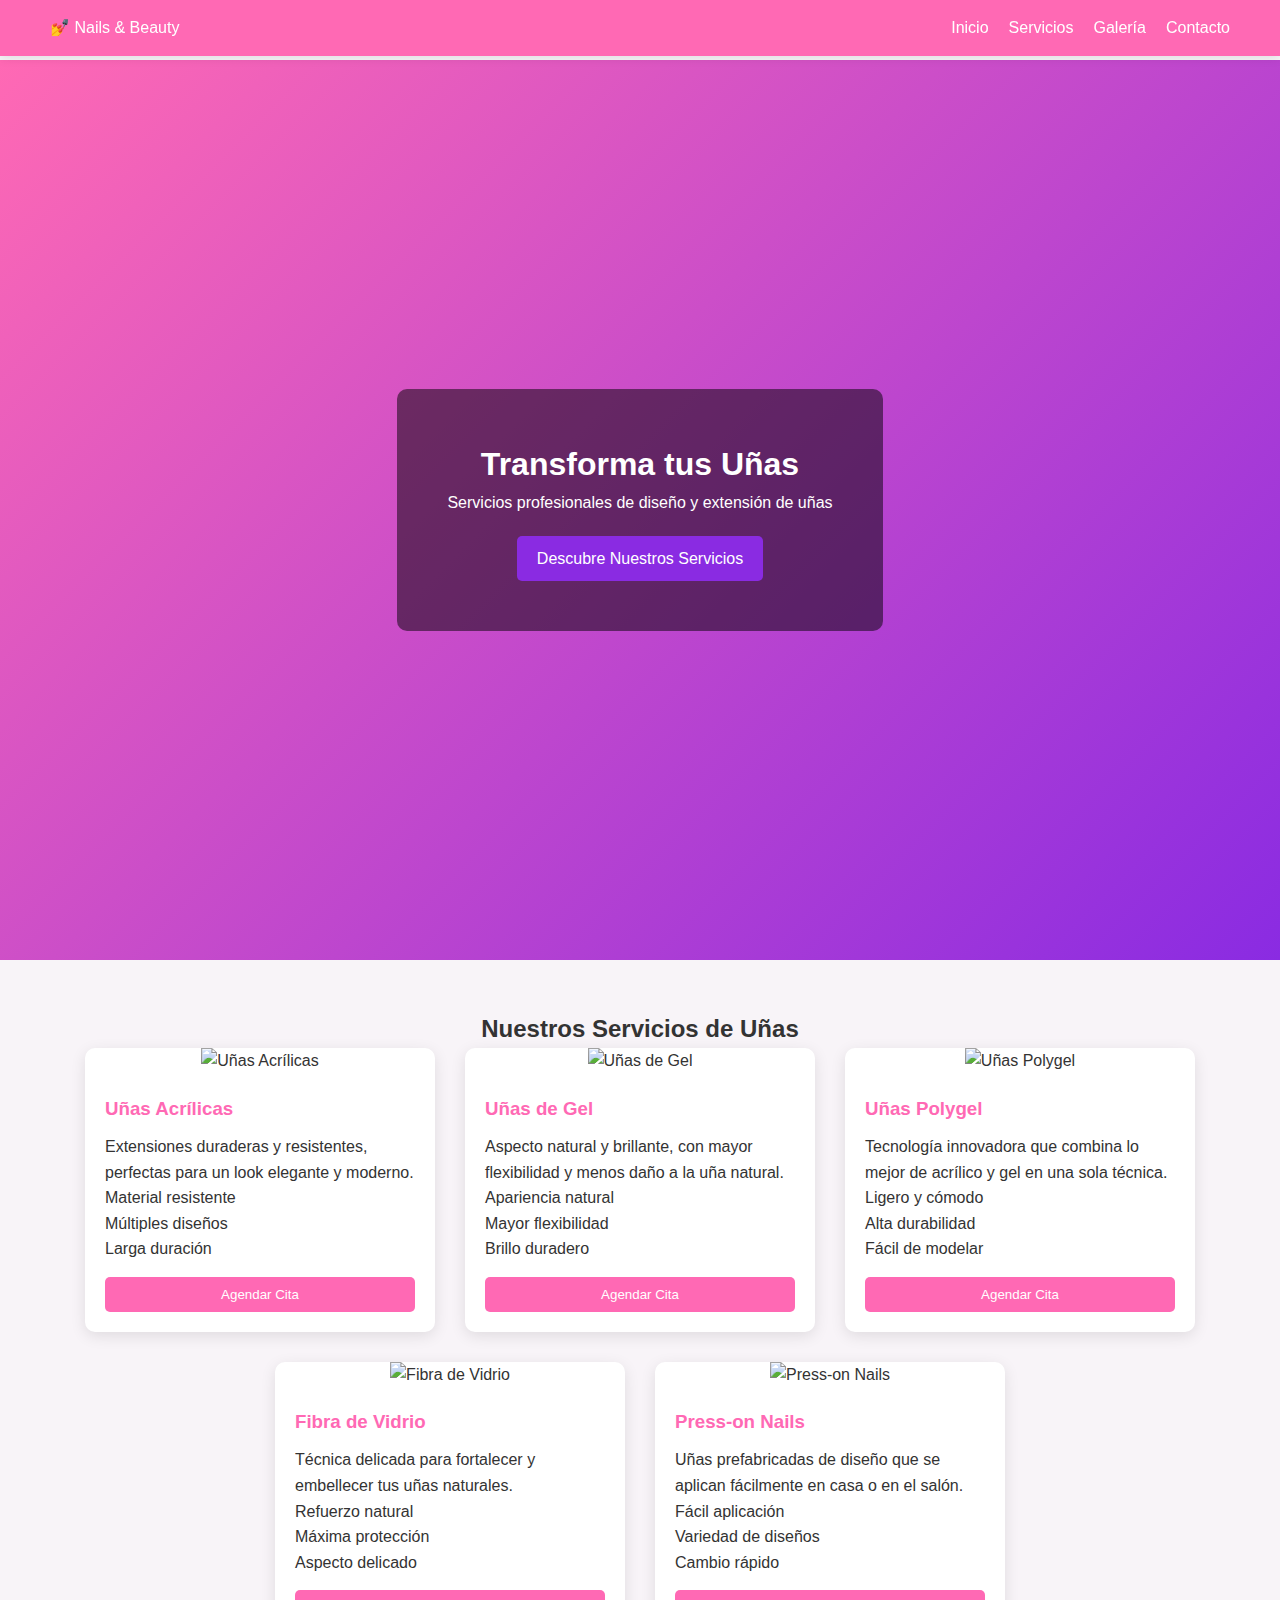
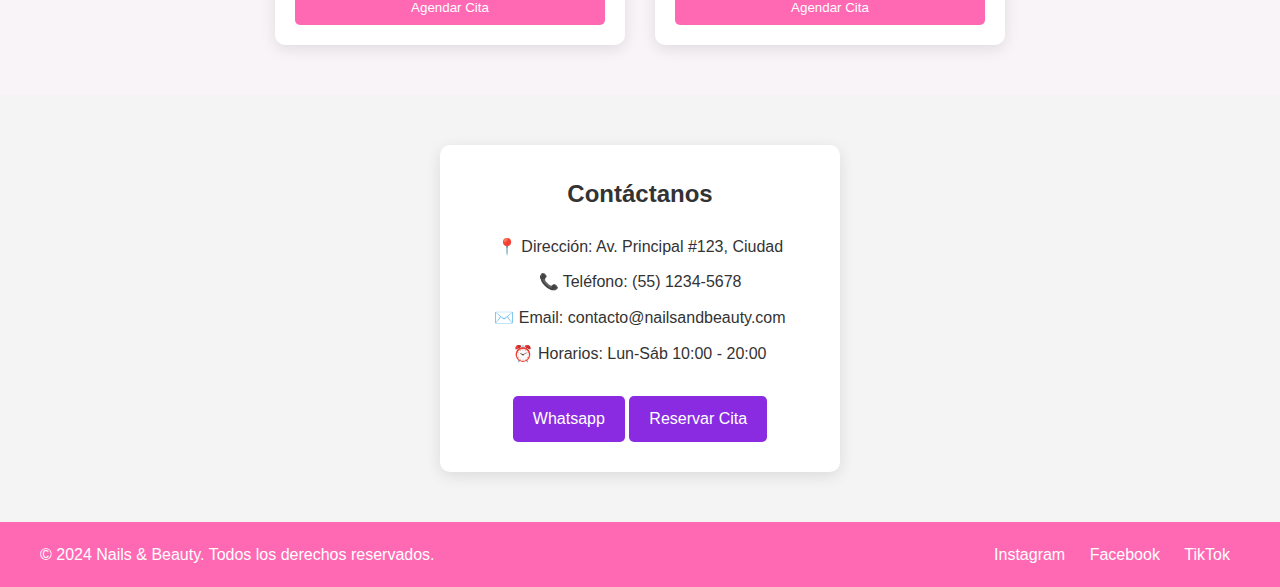
==== index.html @ e1118a62 "index" ====
<!DOCTYPE html>
<html lang="es">
<head>
    <meta charset="UTF-8">
    <title>Nails & Beauty - Servicios de Uñas</title>
    <link rel="stylesheet" href="styles.css">
</head>
<body>
    <nav class="navbar">
        <div class="logo">💅 Nails & Beauty</div>
        <ul class="nav-links">
            <li><a href="#inicio">Inicio</a></li>
            <li><a href="#servicios">Servicios</a></li>
            <li><a href="#galeria">Galería</a></li>
            <li><a href="#contacto">Contacto</a></li>
        </ul>
    </nav>

    <main>
        <section id="inicio" class="hero">
            <div class="hero-content">
                <h1>Transforma tus Uñas</h1>
                <p>Servicios profesionales de diseño y extensión de uñas</p>
                <a href="#servicios" class="btn">Descubre Nuestros Servicios</a>
            </div>
        </section>

        <section id="servicios" class="services-section">
            <h2>Nuestros Servicios de Uñas</h2>
            <div class="services-grid">
                <!-- Servicio 1: Uñas Acrílicas -->
                <div class="service-card">
                    <div class="service-image">
                        <img src="/api/placeholder/350/250" alt="Uñas Acrílicas">
                    </div>
                    <div class="service-info">
                        <h3>Uñas Acrílicas</h3>
                        <p>Extensiones duraderas y resistentes, perfectas para un look elegante y moderno.</p>
                        <ul>
                            <li>Material resistente</li>
                            <li>Múltiples diseños</li>
                            <li>Larga duración</li>
                        </ul>
                        <button class="btn-agendar">Agendar Cita</button>
                    </div>
                </div>

                <!-- Servicio 2: Uñas de Gel -->
                <div class="service-card">
                    <div class="service-image">
                        <img src="/api/placeholder/350/250" alt="Uñas de Gel">
                    </div>
                    <div class="service-info">
                        <h3>Uñas de Gel</h3>
                        <p>Aspecto natural y brillante, con mayor flexibilidad y menos daño a la uña natural.</p>
                        <ul>
                            <li>Apariencia natural</li>
                            <li>Mayor flexibilidad</li>
                            <li>Brillo duradero</li>
                        </ul>
                        <button class="btn-agendar">Agendar Cita</button>
                    </div>
                </div>

                <!-- Servicio 3: Uñas Polygel -->
                <div class="service-card">
                    <div class="service-image">
                        <img src="/api/placeholder/350/250" alt="Uñas Polygel">
                    </div>
                    <div class="service-info">
                        <h3>Uñas Polygel</h3>
                        <p>Tecnología innovadora que combina lo mejor de acrílico y gel en una sola técnica.</p>
                        <ul>
                            <li>Ligero y cómodo</li>
                            <li>Alta durabilidad</li>
                            <li>Fácil de modelar</li>
                        </ul>
                        <button class="btn-agendar">Agendar Cita</button>
                    </div>
                </div>

                <!-- Servicio 4: Fibra de Vidrio -->
                <div class="service-card">
                    <div class="service-image">
                        <img src="/api/placeholder/350/250" alt="Fibra de Vidrio">
                    </div>
                    <div class="service-info">
                        <h3>Fibra de Vidrio</h3>
                        <p>Técnica delicada para fortalecer y embellecer tus uñas naturales.</p>
                        <ul>
                            <li>Refuerzo natural</li>
                            <li>Máxima protección</li>
                            <li>Aspecto delicado</li>
                        </ul>
                        <button class="btn-agendar">Agendar Cita</button>
                    </div>
                </div>

                <!-- Servicio 5: Press-on Nails -->
                <div class="service-card">
                    <div class="service-image">
                        <img src="/api/placeholder/350/250" alt="Press-on Nails">
                    </div>
                    <div class="service-info">
                        <h3>Press-on Nails</h3>
                        <p>Uñas prefabricadas de diseño que se aplican fácilmente en casa o en el salón.</p>
                        <ul>
                            <li>Fácil aplicación</li>
                            <li>Variedad de diseños</li>
                            <li>Cambio rápido</li>
                        </ul>
                        <button class="btn-agendar">Agendar Cita</button>
                    </div>
                </div>
            </div>
        </section>

        <section id="contacto" class="contact-section">
            <div class="contact-card">
                <h2>Contáctanos</h2>
                <div class="contact-info">
                    <p>📍 Dirección: Av. Principal #123, Ciudad</p>
                    <p>📞 Teléfono: (55) 1234-5678</p>
                    <p>✉️ Email: contacto@nailsandbeauty.com</p>
                    <p>⏰ Horarios: Lun-Sáb 10:00 - 20:00</p>
                    <a href="#" class="btn">Whatsapp</a>
                    <a href="#" class="btn">Reservar Cita</a>
                </div>
            </div>
        </section>
    </main>

    <footer class="footer">
        <div class="footer-content">
            <p>© 2024 Nails & Beauty. Todos los derechos reservados.</p>
            <div class="social-links">
                <a href="#">Instagram</a>
                <a href="#">Facebook</a>
                <a href="#">TikTok</a>
            </div>
        </div>
    </footer>
</body>
</html>
---- styles.css ----
:root {
    --primary-color: #ff69b4;
    --secondary-color: #8a2be2;
    --background-color: #f8f4f8;
    --text-color: #333;
    --card-background: #ffffff;
}

* {
    margin: 0;
    padding: 0;
    box-sizing: border-box;
}

body {
    font-family: 'Arial', sans-serif;
    background-color: var(--background-color);
    color: var(--text-color);
    line-height: 1.6;
}

/* Navbar con posicionamiento fixed y z-index */
.navbar {
    position: fixed;
    top: 0;
    left: 0;
    width: 100%;
    background-color: var(--primary-color);
    color: white;
    display: flex;
    justify-content: space-between;
    align-items: center;
    padding: 15px 50px;
    z-index: 1000;
    box-shadow: 0 2px 10px rgba(0,0,0,0.1);
}

.nav-links {
    display: flex;
    list-style: none;
}

.nav-links li {
    margin-left: 20px;
}

.nav-links a {
    color: white;
    text-decoration: none;
    transition: color 0.3s ease;
}

.nav-links a:hover {
    color: var(--secondary-color);
}

/* Hero Section */
.hero {
    display: flex;
    justify-content: center;
    align-items: center;
    height: 100vh;
    margin-top: 60px;
    background: linear-gradient(135deg, var(--primary-color), var(--secondary-color));
    color: white;
}

.hero-content {
    text-align: center;
    background-color: rgba(0,0,0,0.5);
    padding: 50px;
    border-radius: 10px;
    max-width: 600px;
}

.btn {
    display: inline-block;
    margin-top: 20px;
    padding: 10px 20px;
    background-color: var(--secondary-color);
    color: white;
    text-decoration: none;
    border-radius: 5px;
    transition: background-color 0.3s ease;
}

.btn:hover {
    background-color: darken(var(--secondary-color), 10%);
}

/* Servicios Grid */
.services-section {
    padding: 50px;
    text-align: center;
}

.services-grid {
    display: flex;
    flex-wrap: wrap;
    justify-content: center;
    gap: 30px;
}

.service-card {
    width: 350px;
    background-color: var(--card-background);
    border-radius: 10px;
    box-shadow: 0 4px 15px rgba(0,0,0,0.1);
    overflow: hidden;
    transition: transform 0.3s ease;
}

.service-card:hover {
    transform: scale(1.05);
}

.service-image img {
    width: 100%;
    height: 250px;
    object-fit: cover;
}

.service-info {
    padding: 20px;
    text-align: left;
}

.service-info h3 {
    color: var(--primary-color);
    margin-bottom: 10px;
}

.service-info ul {
    list-style-type: none;
    margin-bottom: 15px;
}

.btn-agendar {
    width: 100%;
    padding: 10px;
    background-color: var(--primary-color);
    color: white;
    border: none;
    border-radius: 5px;
    cursor: pointer;
    transition: background-color 0.3s ease;
}

.btn-agendar:hover {
    background-color: var(--secondary-color);
}

/* Sección de Contacto */
.contact-section {
    background-color: #f4f4f4;
    padding: 50px;
    display: flex;
    justify-content: center;
    align-items: center;
}

.contact-card {
    background-color: var(--card-background);
    width: 400px;
    padding: 30px;
    border-radius: 10px;
    box-shadow: 0 4px 15px rgba(0,0,0,0.1);
    text-align: center;
}

.contact-info {
    margin-top: 20px;
}

.contact-info p {
    margin-bottom: 10px;
}

/* Footer */
.footer {
    background-color: var(--primary-color);
    color: white;
    padding: 20px;
    text-align: center;
}

.footer-content {
    display: flex;
    justify-content: space-between;
    align-items: center;
    max-width: 1200px;
    margin: 0 auto;
}

.social-links a {
    color: white;
    margin: 0 10px;
    text-decoration: none;
}

/* Responsive Design */
@media (max-width: 768px) {
    .navbar, .footer-content {
        flex-direction: column;
        text-align: center;
    }

    .services-grid {
        flex-direction: column;
        align-items: center;
    }

    .service-card {
        width: 90%;
        max-width: 500px;
    }
}
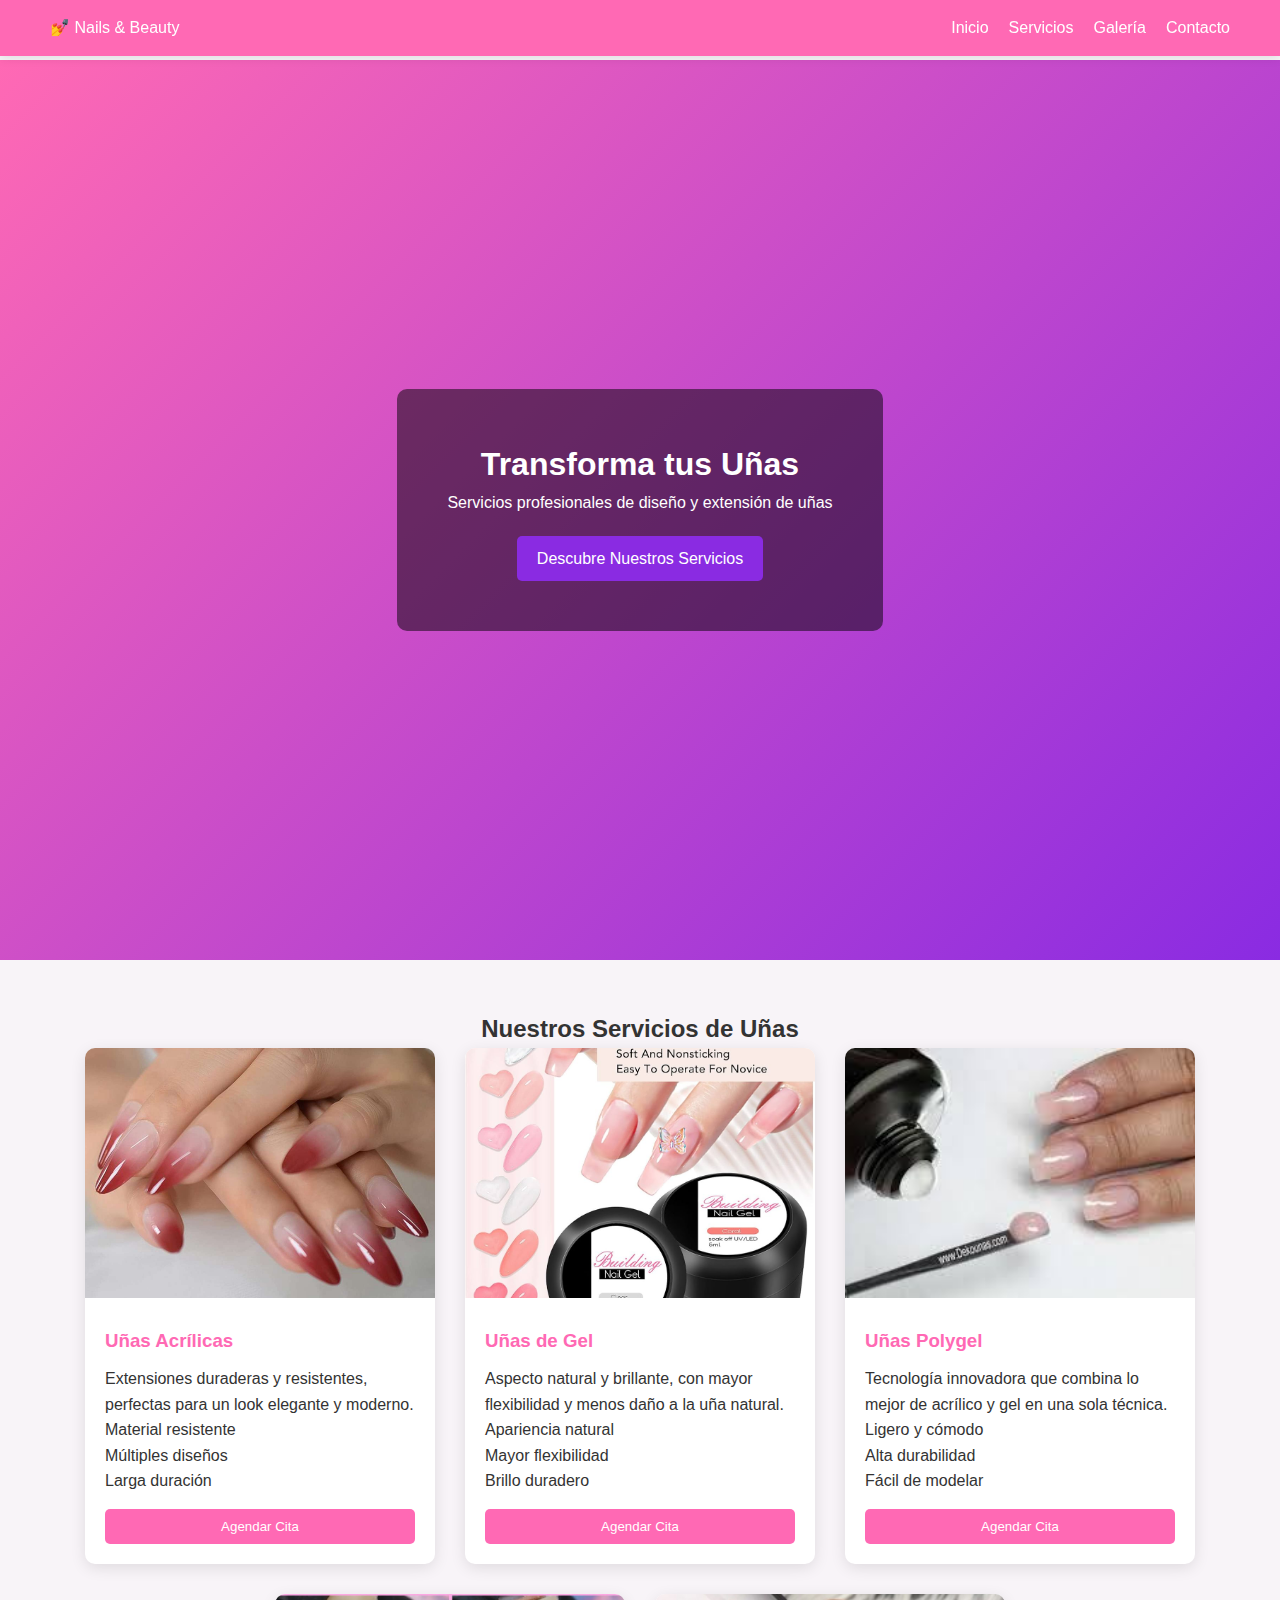
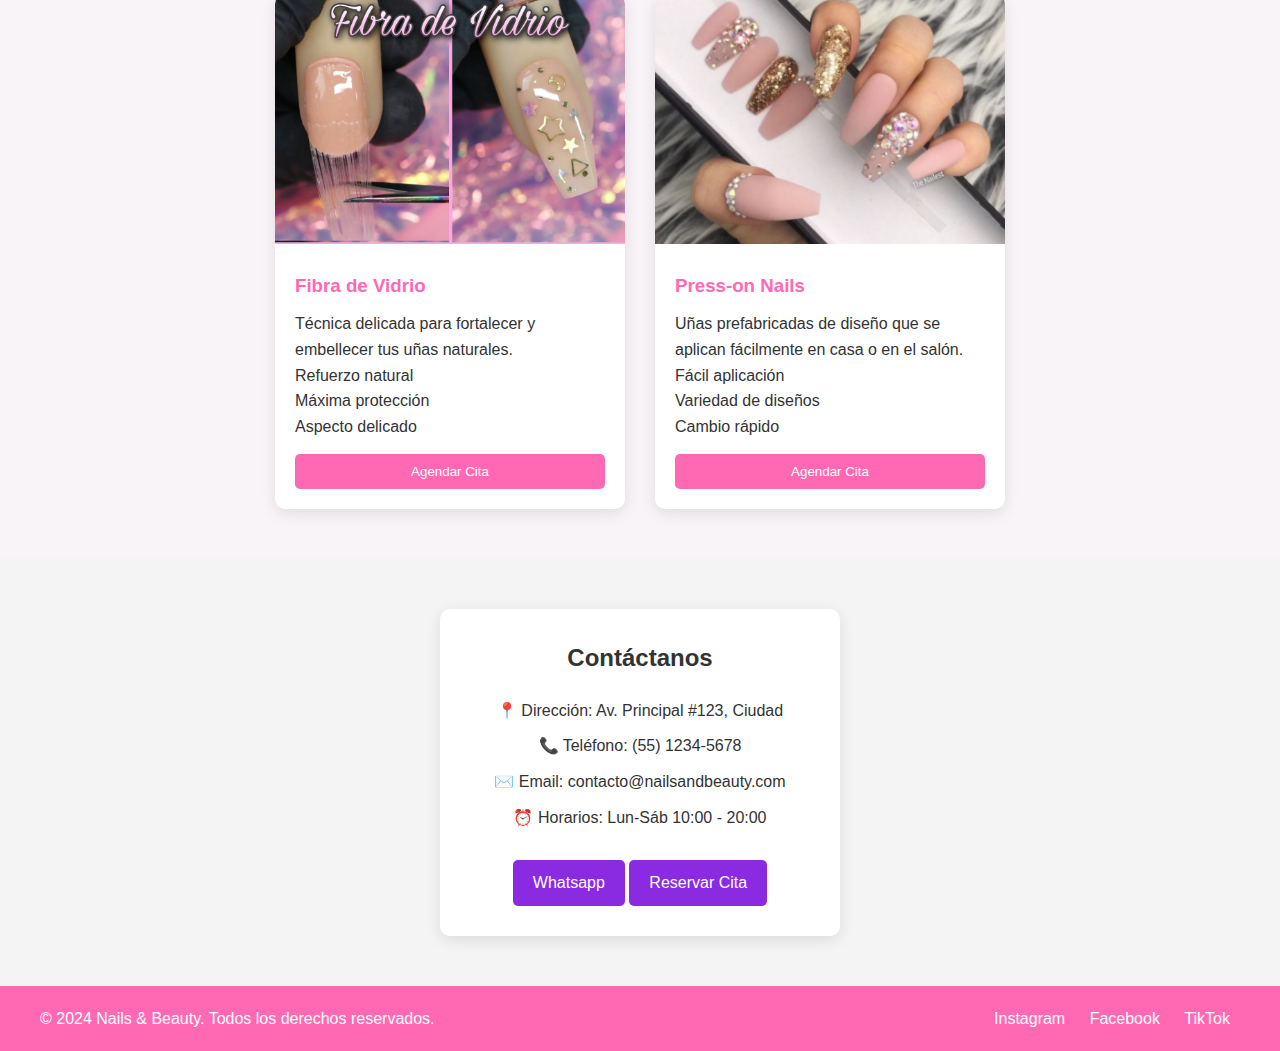
==== commit 4c9b7f1d: "color" ====
--- a/index.html
+++ b/index.html
@@ -31,7 +31,7 @@
                 <!-- Servicio 1: Uñas Acrílicas -->
                 <div class="service-card">
                     <div class="service-image">
-                        <img src="/api/placeholder/350/250" alt="Uñas Acrílicas">
+                        <img src="IMAGENES/diseno-de-unas-acrilicas-.jpg" alt="Uñas Acrílicas">
                     </div>
                     <div class="service-info">
                         <h3>Uñas Acrílicas</h3>
@@ -48,7 +48,7 @@
                 <!-- Servicio 2: Uñas de Gel -->
                 <div class="service-card">
                     <div class="service-image">
-                        <img src="/api/placeholder/350/250" alt="Uñas de Gel">
+                        <img src="IMAGENES/gel.jpg" alt="Uñas de Gel">
                     </div>
                     <div class="service-info">
                         <h3>Uñas de Gel</h3>
@@ -65,7 +65,7 @@
                 <!-- Servicio 3: Uñas Polygel -->
                 <div class="service-card">
                     <div class="service-image">
-                        <img src="/api/placeholder/350/250" alt="Uñas Polygel">
+                        <img src="IMAGENES/polygel.jpg" alt="Uñas Polygel">
                     </div>
                     <div class="service-info">
                         <h3>Uñas Polygel</h3>
@@ -82,7 +82,7 @@
                 <!-- Servicio 4: Fibra de Vidrio -->
                 <div class="service-card">
                     <div class="service-image">
-                        <img src="/api/placeholder/350/250" alt="Fibra de Vidrio">
+                        <img src="IMAGENES/vidrio.jpg" alt="Fibra de Vidrio">
                     </div>
                     <div class="service-info">
                         <h3>Fibra de Vidrio</h3>
@@ -99,7 +99,7 @@
                 <!-- Servicio 5: Press-on Nails -->
                 <div class="service-card">
                     <div class="service-image">
-                        <img src="/api/placeholder/350/250" alt="Press-on Nails">
+                        <img src="IMAGENES/Press-on Nails.png" alt="Press-on Nails">
                     </div>
                     <div class="service-info">
                         <h3>Press-on Nails</h3>
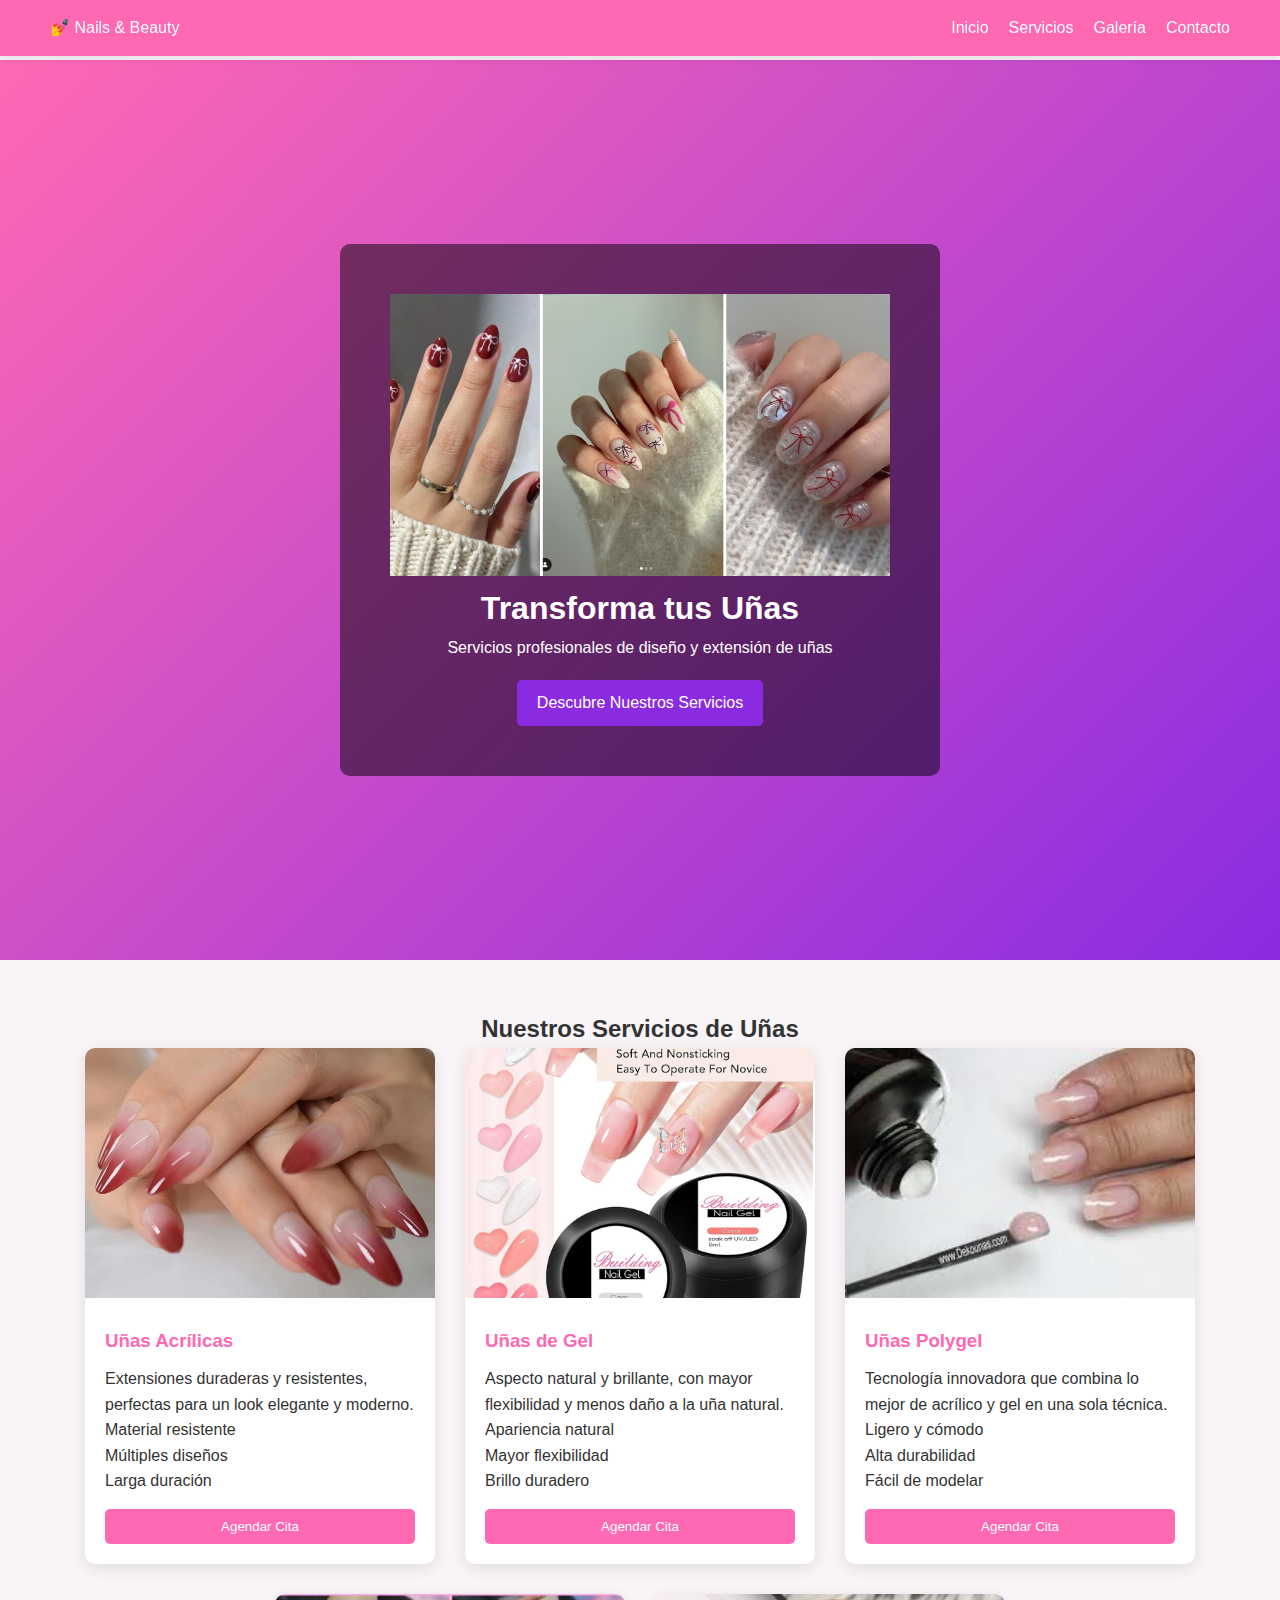
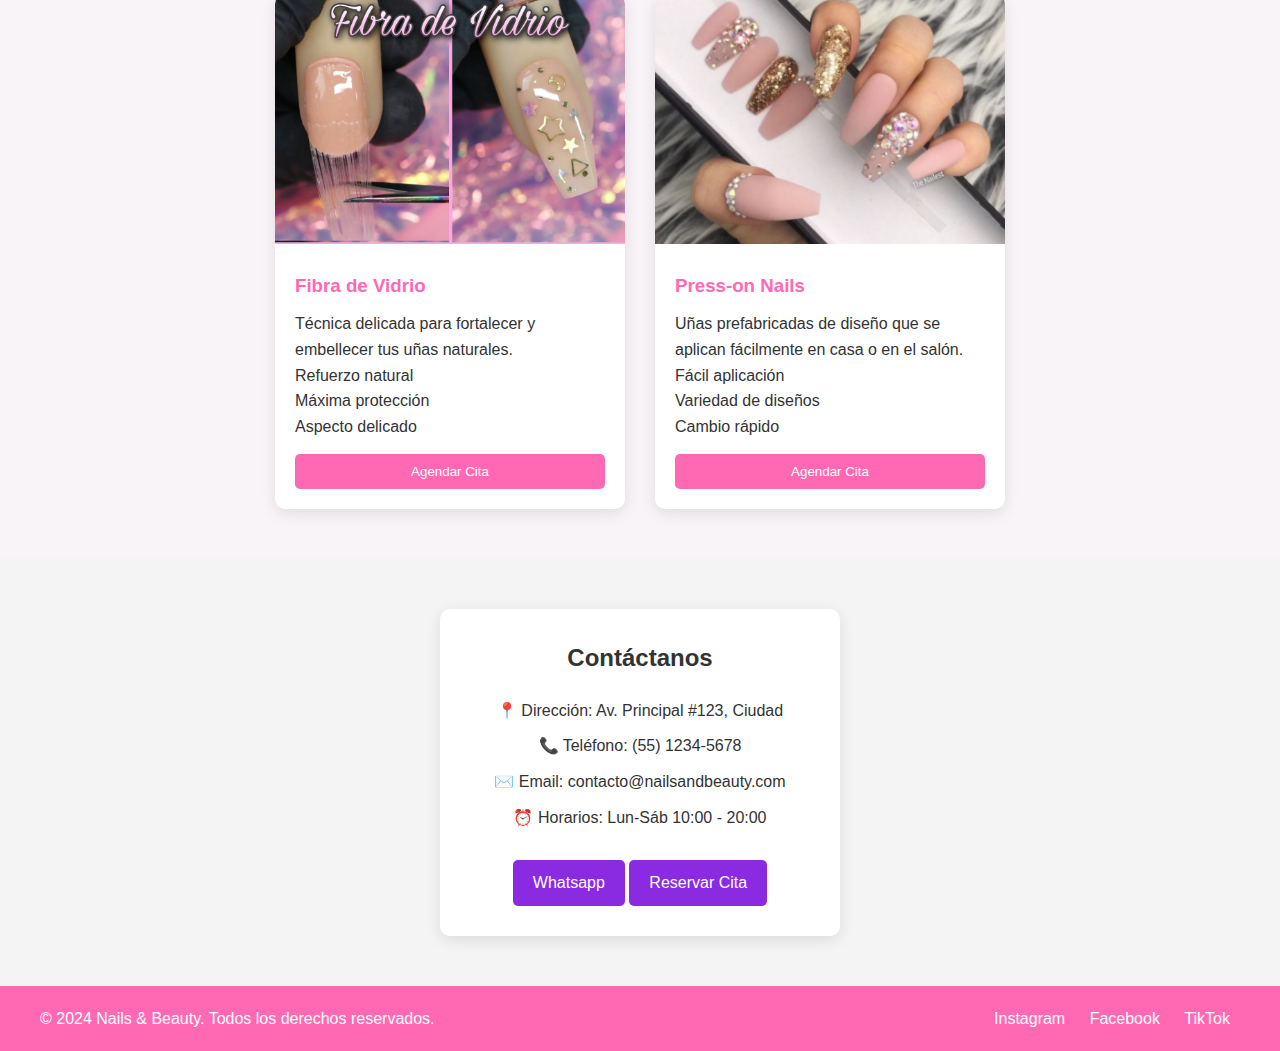
==== commit 339c39e9: "imagen superior" ====
--- a/index.html
+++ b/index.html
@@ -19,6 +19,7 @@
     <main>
         <section id="inicio" class="hero">
             <div class="hero-content">
+                <div><img src="IMAGENES/DISEÑO UÑAS.jpg" alt=""></div>
                 <h1>Transforma tus Uñas</h1>
                 <p>Servicios profesionales de diseño y extensión de uñas</p>
                 <a href="#servicios" class="btn">Descubre Nuestros Servicios</a>
--- a/styles.css
+++ b/styles.css
@@ -55,6 +55,17 @@
 }
 
 /* Hero Section */
+
+.image-container {
+    display: flex;
+    justify-content: center;
+    align-items: center;
+    height: 100vh; /* Centra verticalmente en toda la pantalla */
+}
+img {
+    max-width: 100%; /* Escala la imagen según el ancho disponible */
+    height: auto; /* Mantiene la proporción */
+}
 .hero {
     display: flex;
     justify-content: center;
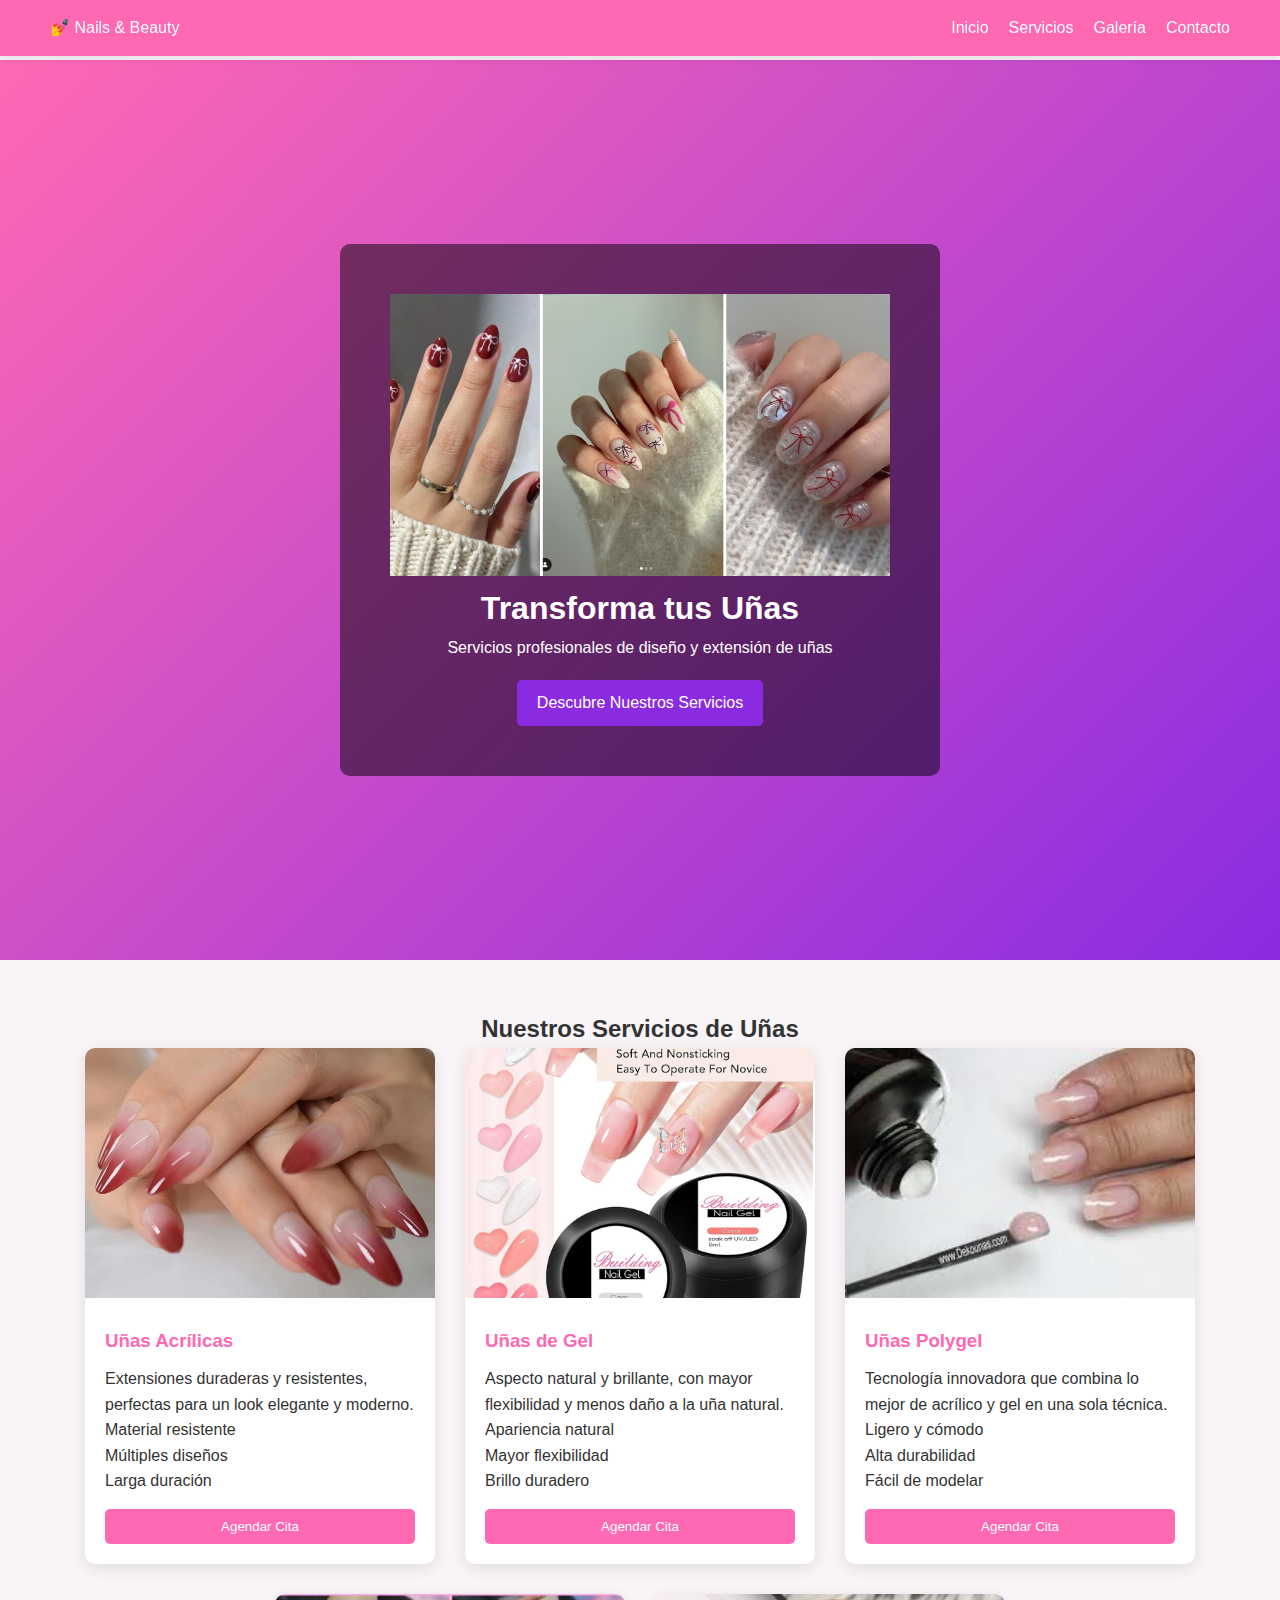
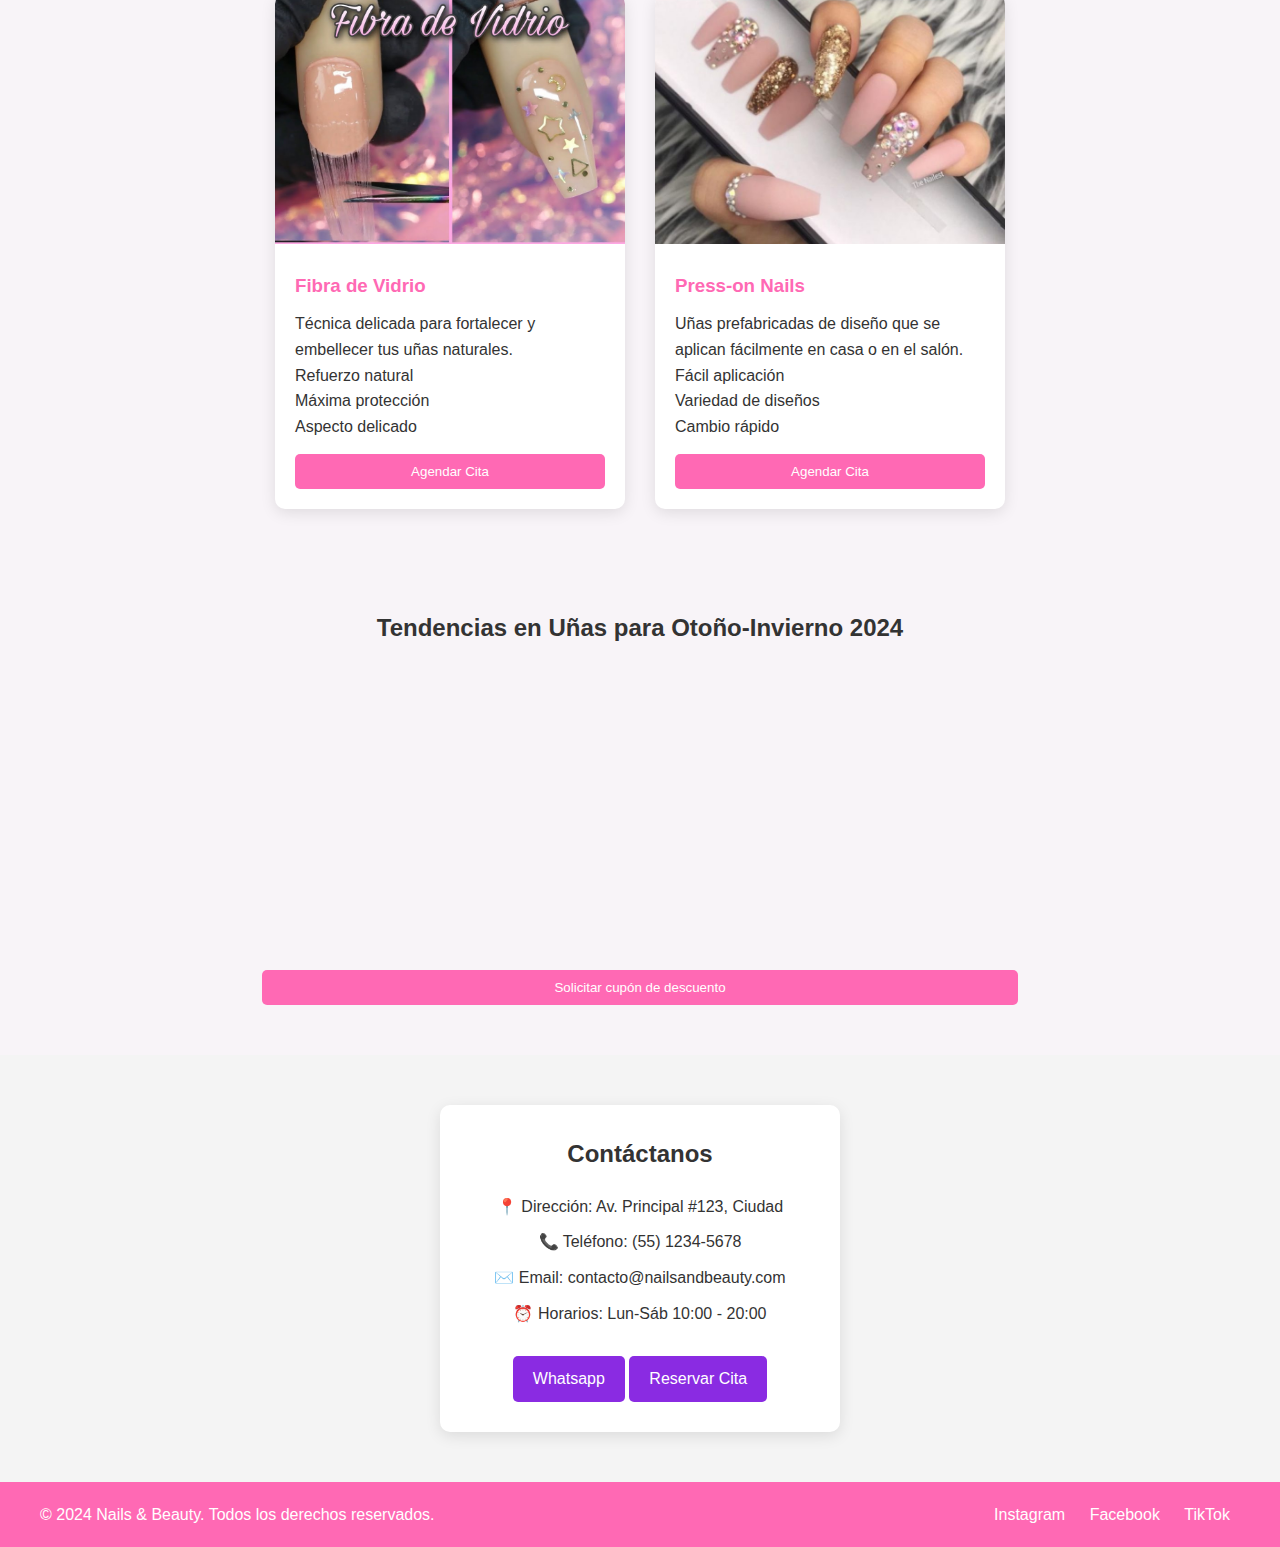
==== commit ba957a45: "video" ====
--- a/index.html
+++ b/index.html
@@ -115,7 +115,15 @@
                 </div>
             </div>
         </section>
-
+        <section id="clasificacion" class="services-section">
+            <h2>Tendencias en Uñas para Otoño-Invierno 2024</h2>
+            <div class="services-grid">
+            <div class="rating-card">
+                <iframe width="560" height="315" src="https://www.youtube.com/embed/J-J6HQBC3zY?si=jlFrjnYVUK0TByqh" title="YouTube video player" frameborder="0" allow="accelerometer; autoplay; clipboard-write; encrypted-media; gyroscope; picture-in-picture; web-share" referrerpolicy="strict-origin-when-cross-origin" allowfullscreen></iframe>
+                    <button class="btn-agendar">Solicitar cupón de descuento</button>
+                </ol>
+            </div>
+        </section>
         <section id="contacto" class="contact-section">
             <div class="contact-card">
                 <h2>Contáctanos</h2>
@@ -130,7 +138,6 @@
             </div>
         </section>
     </main>
-
     <footer class="footer">
         <div class="footer-content">
             <p>© 2024 Nails & Beauty. Todos los derechos reservados.</p>
